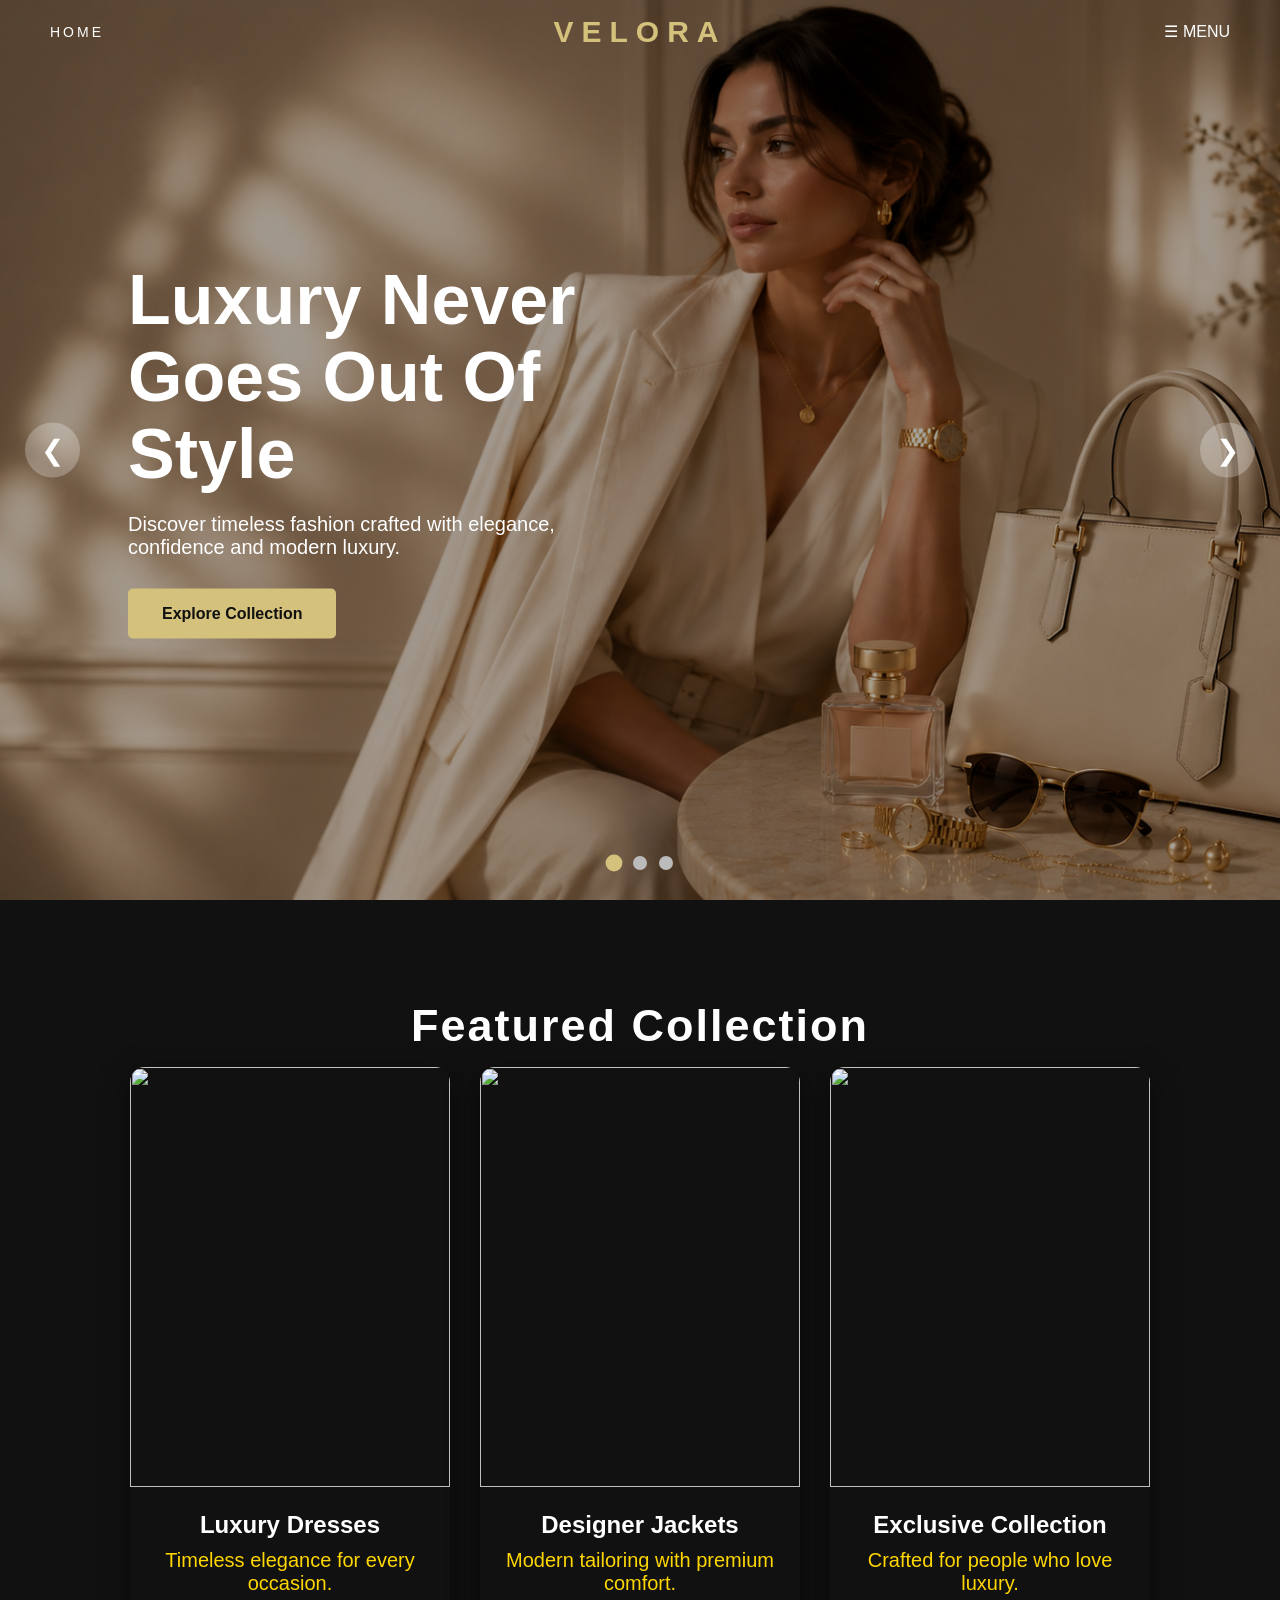
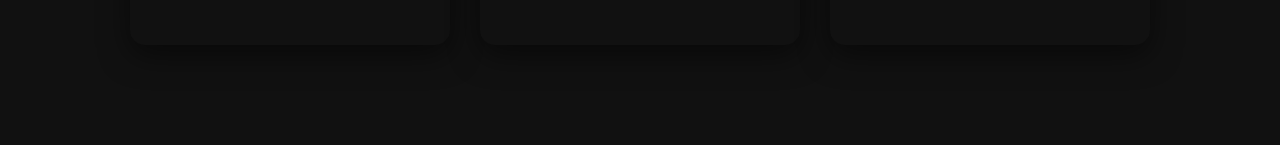
==== index.html @ 2e20badd "Refactor fullscreen menu structure for improved readability and organization" ====
<!DOCTYPE html>
<html lang="en">
<head>
    <meta charset="UTF-8">
    <meta name="viewport" content="width=device-width, initial-scale=1.0">
    <title>VELORA | Luxury Fashion</title>

    <link rel="stylesheet" href="style.css">
</head>

<body>


 <nav id="navbar">

    <a href="#" class="home-link">HOME</a>

    <div class="logo">
        VELORA
    </div>

    <button id="menuBtn" class="menu-btn">
        ☰ MENU
    </button>

</nav>
<!-- Luxury Full Screen Menu -->
<div id="fullscreenMenu" class="fullscreen-menu">

    <div class="menu-panel">

        <button id="closeMenu" class="close-btn">
            ✕
        </button>

        <div class="menu-content">

            <h1 class="menu-logo">VELORA</h1>
<ul>
    <li><a href="#">WOMEN</a></li>
    <li><a href="#">MEN</a></li>
    <li><a href="#">ACCESSORIES</a></li>

    <li class="menu-secondary first"><a href="#">ABOUT</a></li>
    <li class="menu-secondary"><a href="#">CONTACT</a></li>
</ul>

        </div>

    </div>

</div>

   <section class="hero">

    <div class="slider">

        <div class="slide active">
            <img src="images/women.jpg" alt="Women Fashion">
        </div>

        <div class="slide">
           <img src="images/men.png" alt="Men Fashion">
        </div>

        <div class="slide">
            <img src="images/accessories.jpg" alt="Accessories">
        </div>

        <!-- Overlay -->

        <div class="hero-overlay">

            <h1>Luxury Never Goes Out Of Style</h1>

            <p>
                Discover timeless fashion crafted with elegance,
                confidence and modern luxury.
            </p>

            <a href="#" class="btn">Explore Collection</a>

        </div>

        <!-- Arrows -->

        <button class="prev">&#10094;</button>
        <button class="next">&#10095;</button>

        <!-- Dots -->

        <div class="dots">

            <span class="dot active"></span>
            <span class="dot"></span>
            <span class="dot"></span>

        </div>

    </div>

</section>
<section class="collection fade-up">

    <h2>Featured Collection</h2>

    <div class="cards">

        <div class="card">
            <img src="https://images.unsplash.com/photo-1529139574466-a303027c1d8b?auto=format&fit=crop&w=700&q=80">
            <h3>Luxury Dresses</h3>
            <p>Timeless elegance for every occasion.</p>
        </div>

        <div class="card">
            <img src="https://images.unsplash.com/photo-1515886657613-9f3515b0c78f?auto=format&fit=crop&w=700&q=80">
            <h3>Designer Jackets</h3>
            <p>Modern tailoring with premium comfort.</p>
        </div>

        <div class="card">
            <img src="https://images.unsplash.com/photo-1496747611176-843222e1e57c?auto=format&fit=crop&w=700&q=80">
            <h3>Exclusive Collection</h3>
            <p>Crafted for people who love luxury.</p>
        </div>

    </div>

</section>
<script src="script.js"></script>

</body>
</html>
---- style.css ----
*{
    margin:0;
    padding:0;
    box-sizing:border-box;
    font-family:Arial, Helvetica, sans-serif;
}

body{
    background:black;
    color:white;
}

/* ================= NAVBAR ================= */

#navbar{

    position:fixed;

    top:0;
    left:0;

    width:100%;

    padding:22px 50px;

    display:flex;

    justify-content:space-between;

    align-items:center;

    z-index:1000;

    transition:.4s;

    background:transparent;

    box-sizing:border-box;

}

#navbar.scrolled{

    background:rgba(0,0,0,.35);

    backdrop-filter:blur(15px);

}

.logo{

    position:absolute;

    left:50%;

    transform:translateX(-50%);

    color:#d4c17c;

    font-size:30px;

    letter-spacing:8px;

    font-weight:600;

}

.home-link{

    text-decoration:none;

    color:white;

    letter-spacing:3px;

    font-size:14px;

    transition:.3s;

}

.home-link:hover{

    color:#d4c17c;

}

.menu-btn {
    background: transparent;
    border: none;
    color: white; /* or your navbar text color */
    cursor: pointer;
    font: inherit;
    padding: 0;
    outline: none;
}

.menu-btn:hover{

    color:#d4c17c;

}

.menu-secondary.first{
    margin-top: 45px;
}

.menu-secondary{
    margin-top: 12px;
}

.menu-secondary a{
    font-size: 20px;
    letter-spacing: 3px;
    color: #8d8d8d;
}

.collection{
    padding:100px 10%;
    background:#111;
    text-align:center;
}

.collection h2{
    font-size:42px;
    margin-bottom:60px;
    letter-spacing:2px;
}

.cards{
    display:flex;
    justify-content:center;
    gap:40px;
    flex-wrap:wrap;
}

.card{
    width:320px;
    background:#1b1b1b;
    border-radius:15px;
    overflow:hidden;
    transition:.4s;
}

.card:hover{
    transform:translateY(-12px);
}

.card img{
    width:100%;
    height:420px;
    object-fit:cover;
}

.card h3{
    margin:20px 0 10px;
}

.card p{
    color:#bbb;
    padding:0 20px 30px;
}
.collection{
    padding:100px 10%;
    text-align:center;
}

.collection h2{
    font-size:45px;
    margin-bottom:15px;
}

.subtitle{
    color:#bdbdbd;
    margin-bottom:60px;
}

.cards{
    display:flex;
    gap:30px;
    justify-content:center;
    flex-wrap:wrap;
}

.card{
    background:#111;
    width:320px;
    border-radius:15px;
    overflow:hidden;
    transition:0.4s;
    box-shadow:0 10px 30px rgba(0,0,0,.5);
}

.card:hover{
    transform:translateY(-12px);
}

.card img{
    width:100%;
    height:420px;
    object-fit:cover;
}

.card h3{
    margin:20px 0 10px;
    font-size:24px;
}

.card p{
    color:gold;
    margin-bottom:20px;
    font-size:20px;
}

.card button{
    margin-bottom:25px;
}
.fade-up{
    opacity:0;
    transform:translateY(60px);
    transition:all 1s ease;
}

.fade-up.show{
    opacity:1;
    transform:translateY(0);
}

/* ================= HERO SLIDER ================= */

.hero{
    position:relative;
    width:100%;
    height:100vh;
    overflow:hidden;
}

.slider{
    width:100%;
    height:100%;
    position:relative;
}

.slide{
    position:absolute;
    width:100%;
    height:100%;
    opacity:0;
    transition:opacity 1s ease-in-out;
}

.slide.active{
    opacity:1;
}

.slide img{
    width:100%;
    height:100%;
    object-fit:cover;
}

.hero-overlay{
    position:absolute;
    top:50%;
    left:10%;
    transform:translateY(-50%);
    color:white;
    z-index:5;
    max-width:500px;
}

.hero-overlay h1{
    font-size:70px;
    line-height:1.1;
    margin-bottom:20px;
}

.hero-overlay p{
    font-size:20px;
    margin-bottom:30px;
}

.btn{
    display:inline-block;
    background:#d4c17c;
    color:#111;
    padding:16px 34px;
    text-decoration:none;
    font-weight:bold;
    border-radius:5px;
    transition:.3s;
}

.btn:hover{
    background:white;
}

/* Dark overlay */

.slider::after{
    content:"";
    position:absolute;
    inset:0;
    background:rgba(0,0,0,.35);
}

/* Text above overlay */

.hero-overlay,
.prev,
.next,
.dots{
    z-index:10;
}

/* Arrows */

.prev,
.next{
    position:absolute;
    top:50%;
    transform:translateY(-50%);
    width:55px;
    height:55px;
    border:none;
    border-radius:50%;
    background:rgba(255,255,255,.25);
    color:white;
    font-size:28px;
    cursor:pointer;
    transition:.3s;
}

.prev:hover,
.next:hover{
    background:white;
    color:black;
}

.prev{
    left:25px;
}

.next{
    right:25px;
}

/* Dots */

.dots{
    position:absolute;
    bottom:30px;
    width:100%;
    display:flex;
    justify-content:center;
    gap:12px;
}

.dot{
    width:14px;
    height:14px;
    border-radius:50%;
    background:#bbb;
    cursor:pointer;
    transition:.3s;
}

.dot.active{
    background:#d4c17c;
    transform:scale(1.2);
}


/* ================= LUXURY MENU ================= */

.fullscreen-menu{

    position:fixed;

    inset:0;

    background:rgba(0,0,0,.45);

    backdrop-filter:blur(6px);

    opacity:0;

    visibility:hidden;

    transition:.5s;

    z-index:9999;

}

.fullscreen-menu.active{

    opacity:1;

    visibility:visible;

}

.menu-panel{

    position:absolute;

    top:0;

    right:-450px;

    width:420px;

    max-width:90%;

    height:100vh;

    background:#111;

    transition:.6s cubic-bezier(.22,1,.36,1);

    border-radius:30px 0 0 30px;

    display:flex;

    justify-content:center;

    align-items:center;

    box-shadow:-15px 0 50px rgba(0,0,0,.5);

}

.fullscreen-menu.active .menu-panel{

    right:0;

}

.menu-content{

    text-align:center;

}

.menu-logo{

    font-size:65px;

    color:#d4c17c;

    margin-bottom:60px;

    letter-spacing:10px;

}

.menu-content ul{

    list-style:none;

}

.menu-content li{

    margin:30px 0;

}

.menu-content a{

    color:white;

    text-decoration:none;

    font-size:32px;

    letter-spacing:4px;

    transition:.3s;

}

.menu-content a:hover{

    color:#d4c17c;

    padding-left:15px;

}

.close-btn{

    position:absolute;

    top:30px;

    right:30px;

    border:none;

    background:none;

    color:white;

    font-size:34px;

    cursor:pointer;

}
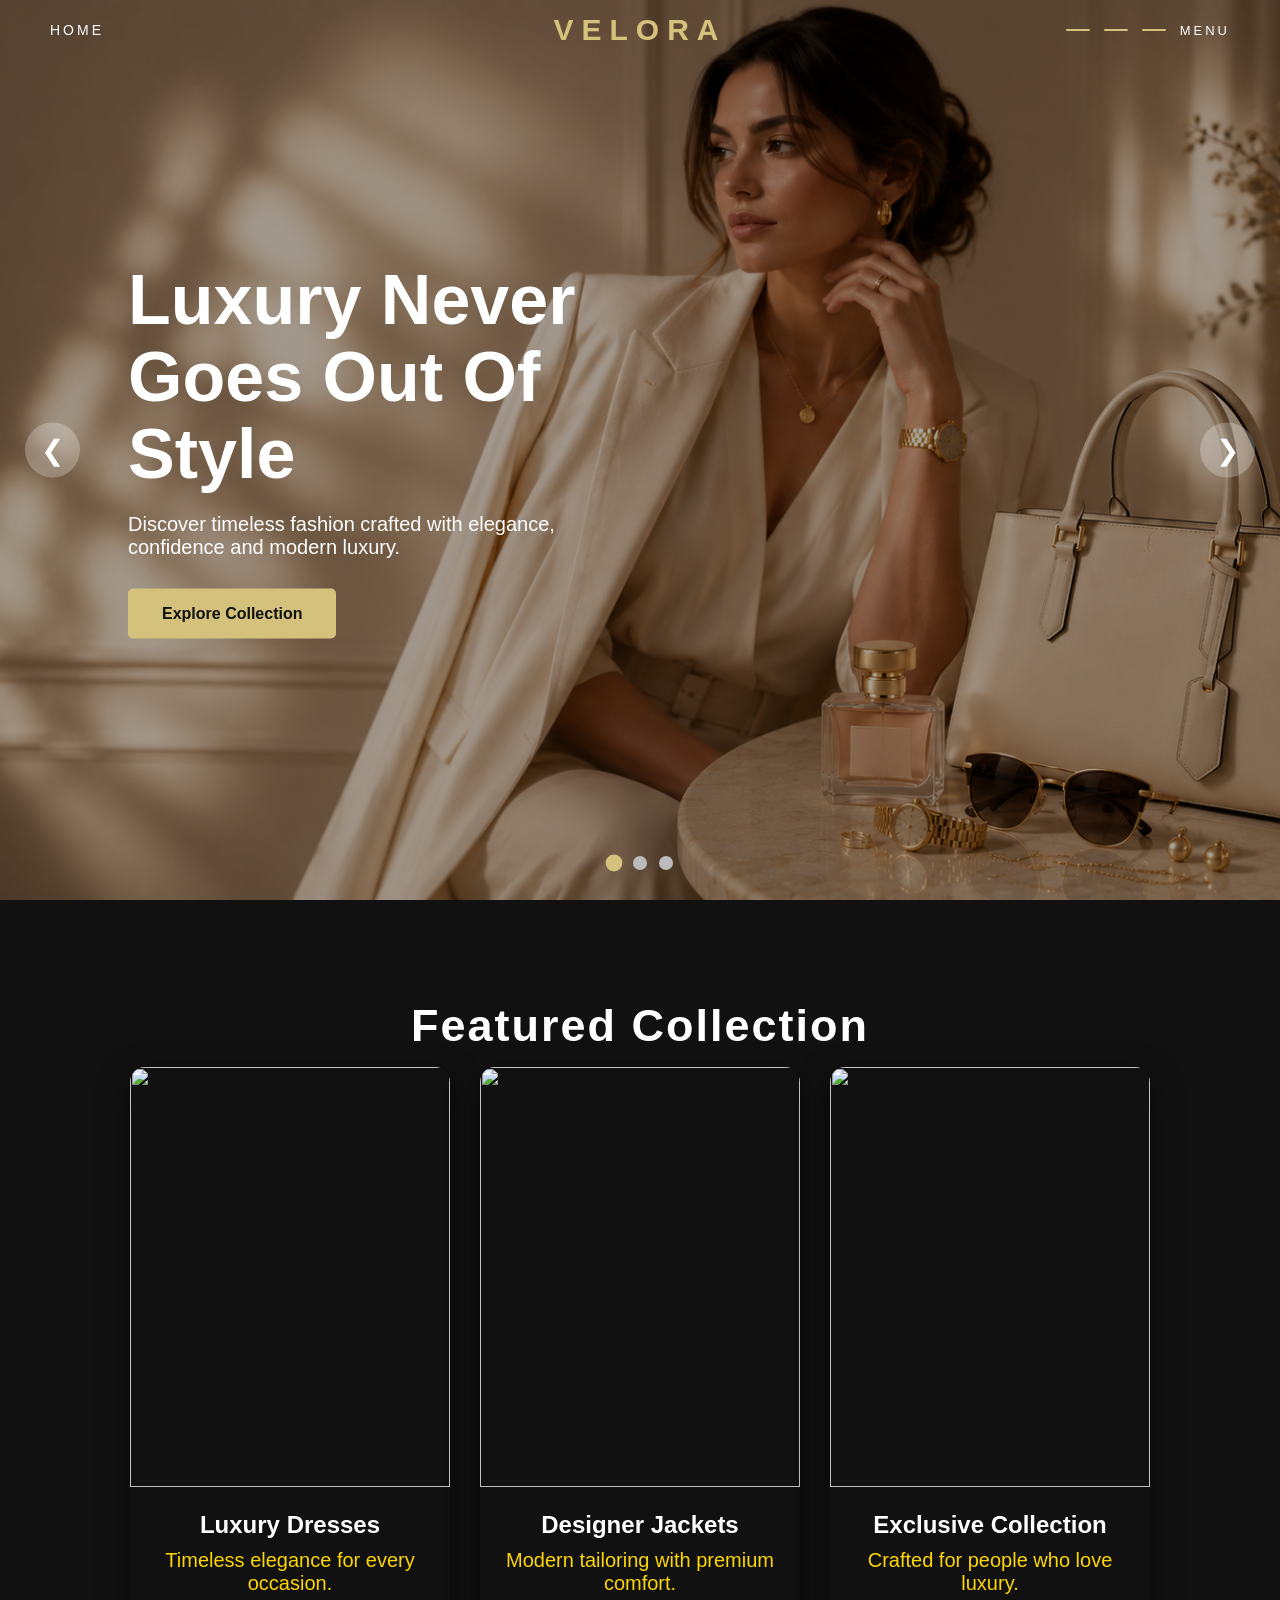
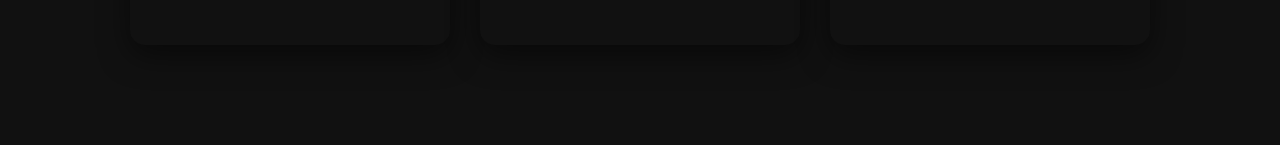
==== commit 29df8b80: "Refactor fullscreen menu button and styles for improved accessibility and layout" ====
--- a/index.html
+++ b/index.html
@@ -19,9 +19,15 @@
         VELORA
     </div>
 
-    <button id="menuBtn" class="menu-btn">
-        ☰ MENU
-    </button>
+    <button id="menuBtn" class="menu-btn" aria-label="Open menu">
+
+    <span></span>
+    <span></span>
+    <span></span>
+
+    <span class="menu-text">MENU</span>
+
+</button>
 
 </nav>
 <!-- Luxury Full Screen Menu -->
@@ -36,13 +42,26 @@
         <div class="menu-content">
 
             <h1 class="menu-logo">VELORA</h1>
-<ul>
+<ul class="menu-main">
+
     <li><a href="#">WOMEN</a></li>
+
     <li><a href="#">MEN</a></li>
+
     <li><a href="#">ACCESSORIES</a></li>
 
-    <li class="menu-secondary first"><a href="#">ABOUT</a></li>
-    <li class="menu-secondary"><a href="#">CONTACT</a></li>
+</ul>
+
+<div class="menu-divider">
+    ✦
+</div>
+
+<ul class="menu-info">
+
+    <li><a href="#">ABOUT</a></li>
+
+    <li><a href="#">CONTACT</a></li>
+
 </ul>
 
         </div>
--- a/style.css
+++ b/style.css
@@ -85,34 +85,82 @@
 
 }
 
-.menu-btn {
-    background: transparent;
-    border: none;
-    color: white; /* or your navbar text color */
-    cursor: pointer;
-    font: inherit;
-    padding: 0;
-    outline: none;
-}
-
-.menu-btn:hover{
-
-    color:#d4c17c;
-
-}
-
-.menu-secondary.first{
-    margin-top: 45px;
-}
-
-.menu-secondary{
-    margin-top: 12px;
-}
-
-.menu-secondary a{
-    font-size: 20px;
-    letter-spacing: 3px;
-    color: #8d8d8d;
+/* ===== MENU BUTTON ===== */
+
+.menu-btn{
+
+    display:flex;
+
+    align-items:center;
+
+    gap:14px;
+
+    background:none;
+
+    border:none;
+
+    cursor:pointer;
+
+    color:white;
+
+    letter-spacing:3px;
+
+    font-size:13px;
+
+    text-transform:uppercase;
+
+}
+
+.menu-btn span{
+
+    display:block;
+
+}
+
+.menu-btn span:not(.menu-text){
+
+    width:24px;
+
+    height:2px;
+
+    background:#d4c17c;
+
+    transition:.45s cubic-bezier(.22,1,.36,1);
+
+    border-radius:10px;
+
+}
+
+.menu-text{
+
+    color:white;
+
+    transition:.3s;
+
+}
+
+.menu-btn:hover .menu-text{
+
+    color:#d4c17c;
+
+}
+
+.menu-btn.active span:nth-child(1){
+
+    transform:translateY(8px) rotate(45deg);
+
+}
+
+.menu-btn.active span:nth-child(2){
+
+    opacity:0;
+
+}
+
+.menu-btn.active span:nth-child(3){
+
+    transform:translateY(-8px) rotate(-45deg);
+
 }
 
 .collection{
@@ -468,43 +516,78 @@
 }
 
 .menu-content a{
-
-    color:white;
-
+    position:relative;
+    color:white;
     text-decoration:none;
-
     font-size:32px;
-
-    letter-spacing:4px;
-
+    letter-spacing:5px;
+    transition:.35s;
+}
+
+.menu-secondary a{
+    font-size:20px;
+    color:#8f8f8f;
+    letter-spacing:3px;
+}
+
+.menu-secondary.first{
+    margin-top:45px;
+}
+
+.menu-content a:hover{
+
+    color:#d4c17c;
+
+    padding-left:15px;
+
+}
+
+.close-btn{
+
+    position:absolute;
+
+    top:30px;
+
+    right:30px;
+
+    border:none;
+
+    background:none;
+
+    color:white;
+
+    font-size:34px;
+
+    cursor:pointer;
+
+}
+
+.menu-divider{
+    margin:40px 0 35px;
+    text-align:center;
+    font-size:14px;
+    color:#d4c17c;
+    letter-spacing:8px;
+}
+
+.menu-info{
+    list-style:none;
+    padding:0;
+    margin:0;
+}
+
+.menu-info li{
+    margin:14px 0;
+}
+
+.menu-info a{
+    color:#8f8f8f;
+    font-size:18px;
+    letter-spacing:3px;
+    text-decoration:none;
     transition:.3s;
-
-}
-
-.menu-content a:hover{
-
-    color:#d4c17c;
-
-    padding-left:15px;
-
-}
-
-.close-btn{
-
-    position:absolute;
-
-    top:30px;
-
-    right:30px;
-
-    border:none;
-
-    background:none;
-
-    color:white;
-
-    font-size:34px;
-
-    cursor:pointer;
-
-}
+}
+
+.menu-info a:hover{
+    color:#d4c17c;
+}
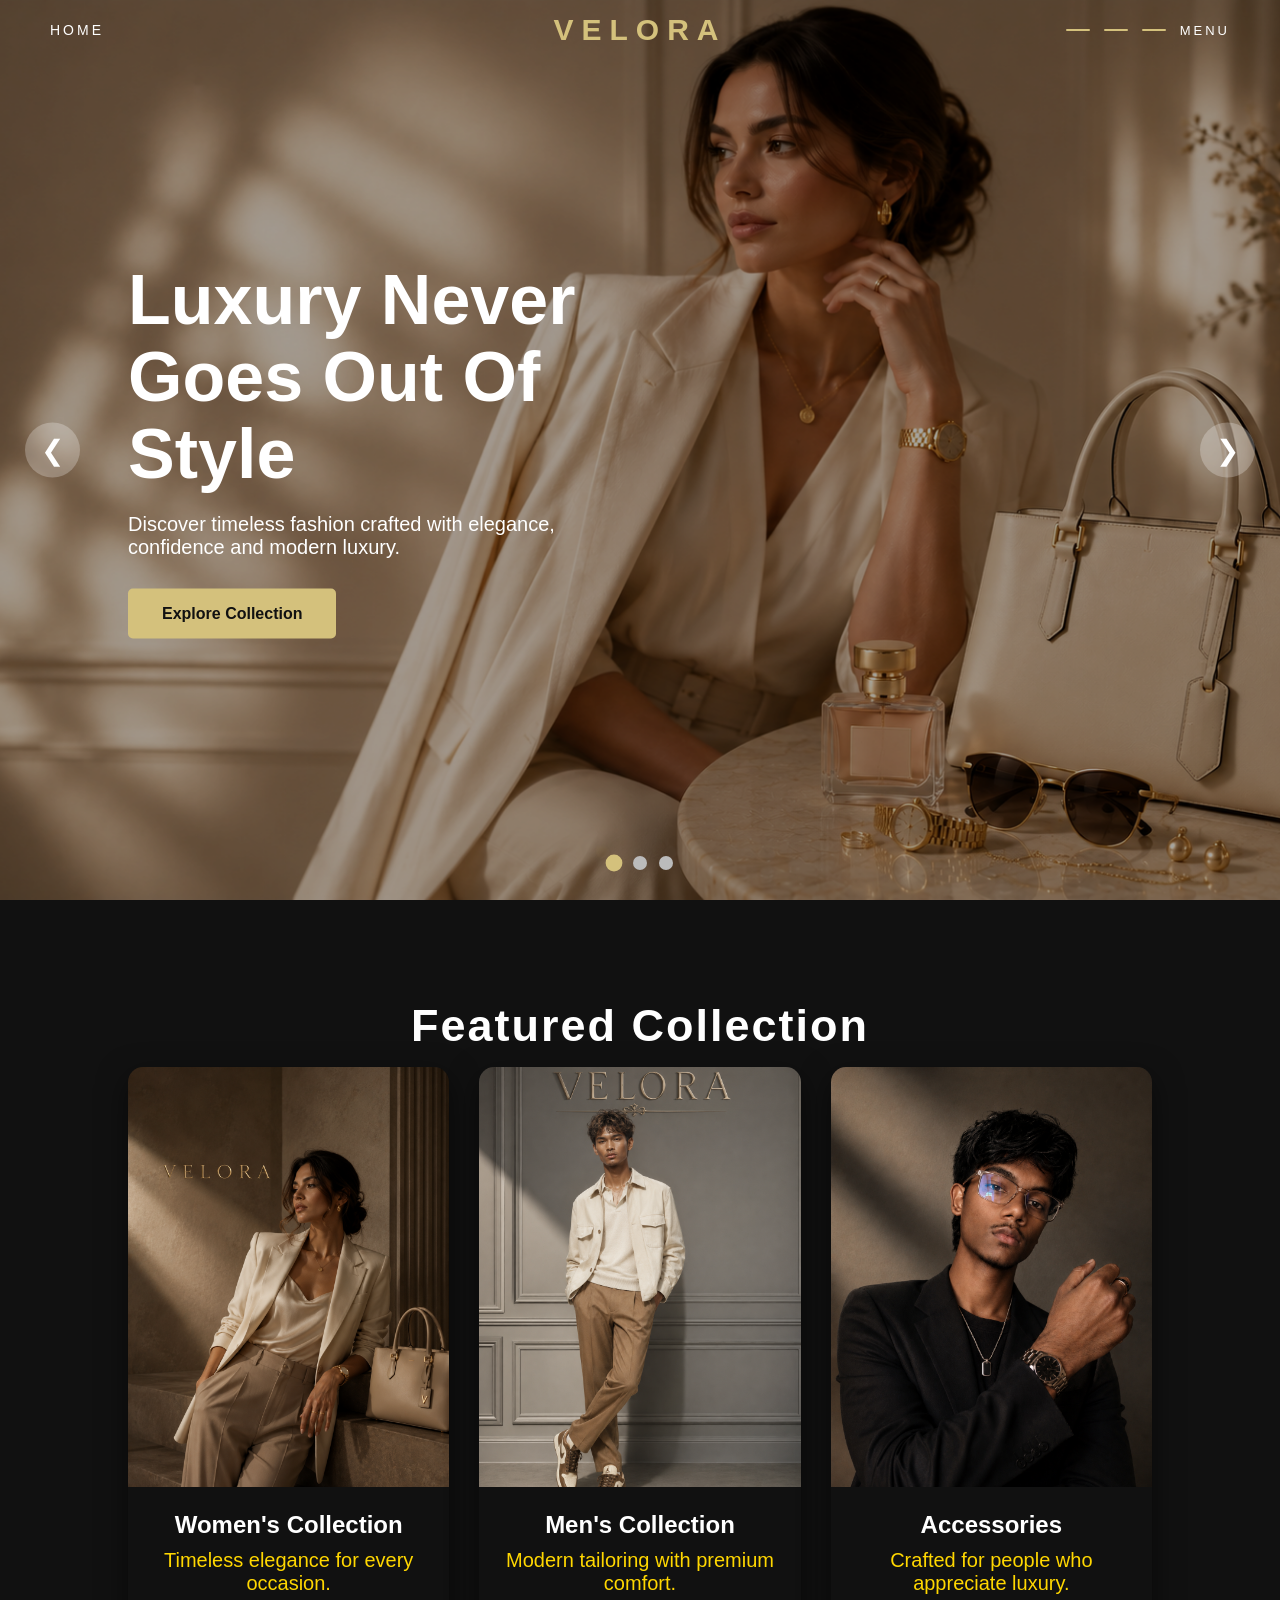
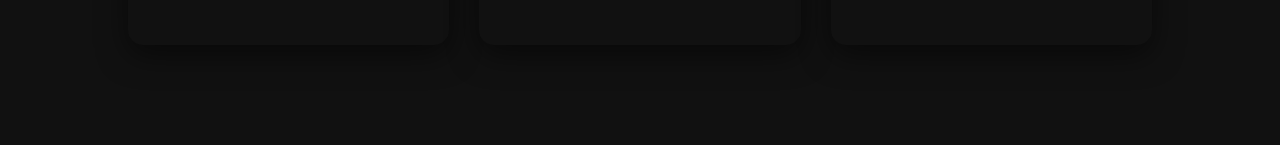
==== commit 32d00b49: "Update image alt texts for improved accessibility and add new images for collections" ====
--- a/index.html
+++ b/index.html
@@ -42,27 +42,19 @@
         <div class="menu-content">
 
             <h1 class="menu-logo">VELORA</h1>
-<ul class="menu-main">
+            <ul class="menu-main">
+                <li><a href="#">WOMEN</a></li>
+                <li><a href="#">MEN</a></li>
+                <li><a href="#">ACCESSORIES</a></li>
 
-    <li><a href="#">WOMEN</a></li>
+            </ul>
 
-    <li><a href="#">MEN</a></li>
+            <div class="menu-divider">✦</div>
 
-    <li><a href="#">ACCESSORIES</a></li>
-
-</ul>
-
-<div class="menu-divider">
-    ✦
-</div>
-
-<ul class="menu-info">
-
-    <li><a href="#">ABOUT</a></li>
-
-    <li><a href="#">CONTACT</a></li>
-
-</ul>
+            <ul class="menu-info">
+                <li><a href="#">ABOUT</a></li>
+                <li><a href="#">CONTACT</a></li>
+            </ul>
 
         </div>
 
@@ -75,15 +67,15 @@
     <div class="slider">
 
         <div class="slide active">
-            <img src="images/women.jpg" alt="Women Fashion">
+            <img src="images/women.jpg" alt="Female model wearing a flowing elegant black dress standing on a minimalist studio set; confident, poised expression; soft studio lighting and neutral background; text on overlay reads Luxury Never Goes Out Of Style">
+        </div>
+
+          <div class="slide">
+              <img src="images/men.png" alt="Male model in tailored suit walking with relaxed confidence on a simple studio backdrop; modern, refined mood; neutral lighting">
         </div>
 
         <div class="slide">
-           <img src="images/men.png" alt="Men Fashion">
-        </div>
-
-        <div class="slide">
-            <img src="images/accessories.jpg" alt="Accessories">
+            <img src="images/accessories.jpg" alt="Close up of luxury accessories including a leather handbag and metal bracelet arranged on a clean surface; polished, sophisticated tone">
         </div>
 
         <!-- Overlay -->
@@ -125,22 +117,22 @@
 
     <div class="cards">
 
-        <div class="card">
-            <img src="https://images.unsplash.com/photo-1529139574466-a303027c1d8b?auto=format&fit=crop&w=700&q=80">
-            <h3>Luxury Dresses</h3>
+       <div class="card">
+            <img src="cards/girl.png" alt="Woman modeling a tailored dress smiling softly in a studio setting; highlights feminine, timeless elegance">
+            <h3>Women's Collection</h3>
             <p>Timeless elegance for every occasion.</p>
         </div>
 
         <div class="card">
-            <img src="https://images.unsplash.com/photo-1515886657613-9f3515b0c78f?auto=format&fit=crop&w=700&q=80">
-            <h3>Designer Jackets</h3>
+            <img src="cards/man.png" alt="Man in a modern tailored jacket looking confident against a plain background; refined masculine style">
+            <h3>Men's Collection</h3>
             <p>Modern tailoring with premium comfort.</p>
         </div>
 
         <div class="card">
-            <img src="https://images.unsplash.com/photo-1496747611176-843222e1e57c?auto=format&fit=crop&w=700&q=80">
-            <h3>Exclusive Collection</h3>
-            <p>Crafted for people who love luxury.</p>
+            <img src="cards/accesso.png" alt="Assortment of luxury accessories including a watch and sunglasses displayed on a neutral surface; polished and sophisticated atmosphere">
+            <h3>Accessories</h3>
+            <p>Crafted for people who appreciate luxury.</p>
         </div>
 
     </div>
--- a/style.css
+++ b/style.css
@@ -176,18 +176,20 @@
 }
 
 .cards{
-    display:flex;
-    justify-content:center;
-    gap:40px;
-    flex-wrap:wrap;
+    display:grid;
+    grid-template-columns:repeat(3, minmax(280px, 1fr));
+    gap:30px;
+    max-width:1100px;
+    margin:0 auto;
 }
 
 .card{
-    width:320px;
-    background:#1b1b1b;
+    width:100%;
+    background:#111;
     border-radius:15px;
     overflow:hidden;
     transition:.4s;
+    box-shadow:0 10px 30px rgba(0,0,0,.5);
 }
 
 .card:hover{
@@ -221,22 +223,6 @@
 .subtitle{
     color:#bdbdbd;
     margin-bottom:60px;
-}
-
-.cards{
-    display:flex;
-    gap:30px;
-    justify-content:center;
-    flex-wrap:wrap;
-}
-
-.card{
-    background:#111;
-    width:320px;
-    border-radius:15px;
-    overflow:hidden;
-    transition:0.4s;
-    box-shadow:0 10px 30px rgba(0,0,0,.5);
 }
 
 .card:hover{
@@ -503,15 +489,32 @@
 
 }
 
-.menu-content ul{
+.menu-main,
+.menu-info{
 
     list-style:none;
 
-}
-
-.menu-content li{
-
-    margin:30px 0;
+    padding:0;
+
+    margin:0;
+
+}
+
+.menu-main li{
+
+    margin:28px 0;
+
+}
+
+.menu-info{
+
+    margin-top:35px;
+
+}
+
+.menu-info li{
+
+    margin:12px 0;
 
 }
 
@@ -522,16 +525,6 @@
     font-size:32px;
     letter-spacing:5px;
     transition:.35s;
-}
-
-.menu-secondary a{
-    font-size:20px;
-    color:#8f8f8f;
-    letter-spacing:3px;
-}
-
-.menu-secondary.first{
-    margin-top:45px;
 }
 
 .menu-content a:hover{
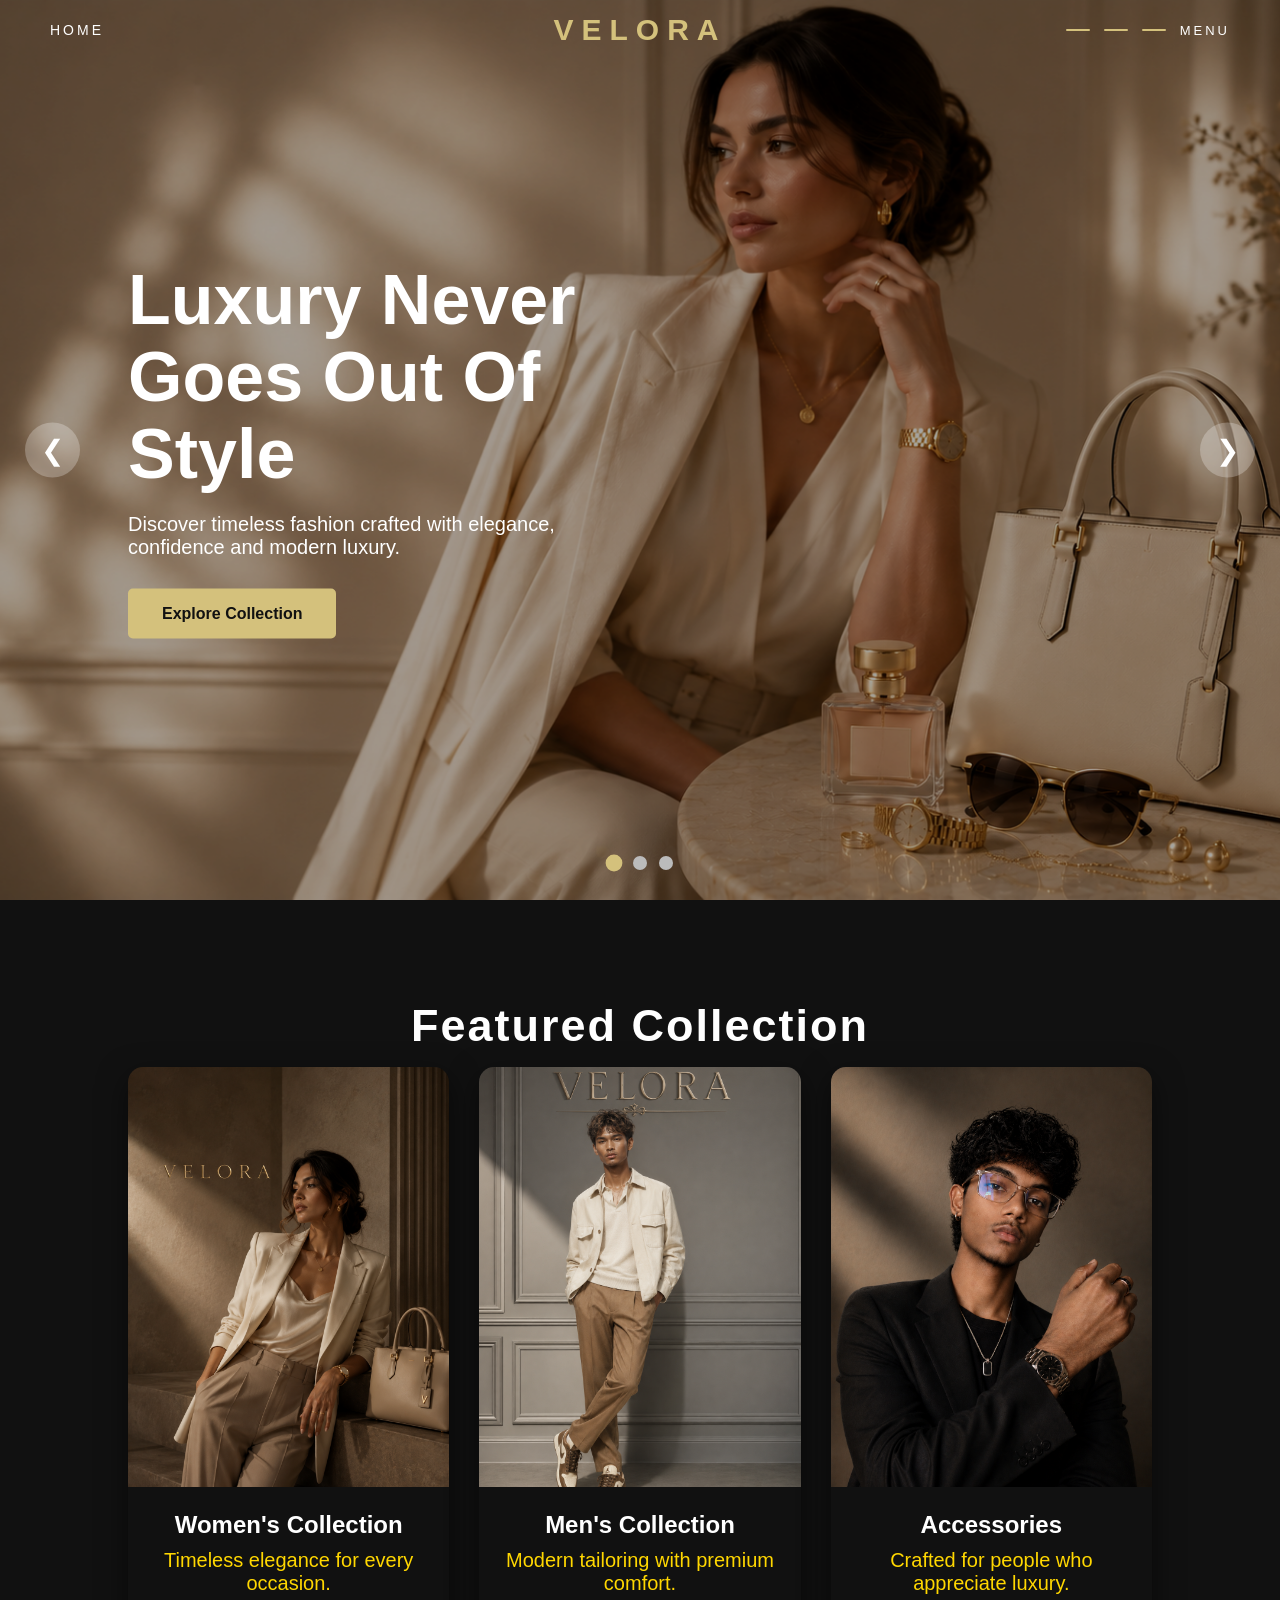
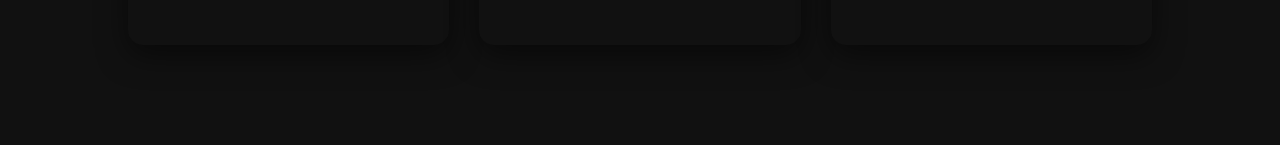
==== commit f082eafd: "Add product pages for Men, Women, and Accessories with responsive design" ====
--- a/index.html
+++ b/index.html
@@ -43,10 +43,9 @@
 
             <h1 class="menu-logo">VELORA</h1>
             <ul class="menu-main">
-                <li><a href="#">WOMEN</a></li>
-                <li><a href="#">MEN</a></li>
-                <li><a href="#">ACCESSORIES</a></li>
-
+                <li><a href="women.html">WOMEN</a></li>
+                <li><a href="men.html">MEN</a></li>
+                <li><a href="accessories.html">ACCESSORIES</a></li>
             </ul>
 
             <div class="menu-divider">✦</div>
@@ -115,27 +114,27 @@
 
     <h2>Featured Collection</h2>
 
-    <div class="cards">
+<div class="cards">
 
-       <div class="card">
-            <img src="cards/girl.png" alt="Woman modeling a tailored dress smiling softly in a studio setting; highlights feminine, timeless elegance">
-            <h3>Women's Collection</h3>
-            <p>Timeless elegance for every occasion.</p>
-        </div>
+    <div class="card">
+        <img src="cards/girl.png" alt="Luxury women's fashion">
+        <h3>Women's Collection</h3>
+        <p>Timeless elegance for every occasion.</p>
+    </div>
 
-        <div class="card">
-            <img src="cards/man.png" alt="Man in a modern tailored jacket looking confident against a plain background; refined masculine style">
-            <h3>Men's Collection</h3>
-            <p>Modern tailoring with premium comfort.</p>
-        </div>
+    <div class="card">
+        <img src="cards/man.png" alt="Luxury men's fashion">
+        <h3>Men's Collection</h3>
+        <p>Modern tailoring with premium comfort.</p>
+    </div>
 
-        <div class="card">
-            <img src="cards/accesso.png" alt="Assortment of luxury accessories including a watch and sunglasses displayed on a neutral surface; polished and sophisticated atmosphere">
-            <h3>Accessories</h3>
-            <p>Crafted for people who appreciate luxury.</p>
-        </div>
+    <div class="card">
+        <img src="cards/accesso.png" alt="Luxury accessories">
+        <h3>Accessories</h3>
+        <p>Crafted for people who appreciate luxury.</p>
+    </div>
 
-    </div>
+</div>
 
 </section>
 <script src="script.js"></script>
--- a/style.css
+++ b/style.css
@@ -583,4 +583,153 @@
 
 .menu-info a:hover{
     color:#d4c17c;
+}
+
+/* COLLECTION PAGES */
+
+
+.collection-banner{
+
+height:70vh;
+
+display:flex;
+
+align-items:center;
+
+justify-content:center;
+
+text-align:center;
+
+color:white;
+
+background-size:cover;
+
+background-position:center;
+
+}
+
+
+
+.collection-banner h1{
+
+font-size:70px;
+
+letter-spacing:15px;
+
+}
+
+
+
+.collection-banner p{
+
+font-size:22px;
+
+margin-top:20px;
+
+}
+
+
+
+
+.men-banner{
+
+background-image:
+linear-gradient(
+rgba(0,0,0,.45),
+rgba(0,0,0,.45)
+),
+url("images/men-banner.jpg");
+
+}
+
+
+
+.women-banner{
+
+background-image:
+linear-gradient(
+rgba(0,0,0,.45),
+rgba(0,0,0,.45)
+),
+url("images/women-banner.jpg");
+
+}
+
+
+
+.accessories-banner{
+
+background-image:
+linear-gradient(
+rgba(0,0,0,.45),
+rgba(0,0,0,.45)
+),
+url("images/accessories-banner.jpg");
+
+}
+
+
+
+
+.products{
+
+background:#7285A5;
+
+padding:60px;
+
+display:grid;
+
+grid-template-columns:repeat(4,1fr);
+
+gap:30px;
+
+}
+
+
+
+
+.product-card{
+
+background:white;
+
+border-radius:15px;
+
+overflow:hidden;
+
+text-align:center;
+
+transition:.3s;
+
+}
+
+
+
+.product-card:hover{
+
+transform:translateY(-10px);
+
+}
+
+
+
+.product-card img{
+
+width:100%;
+
+height:350px;
+
+object-fit:cover;
+
+}
+
+
+
+.product-card h3{
+
+padding:20px;
+
+color:#222;
+
+font-size:18px;
+
 }
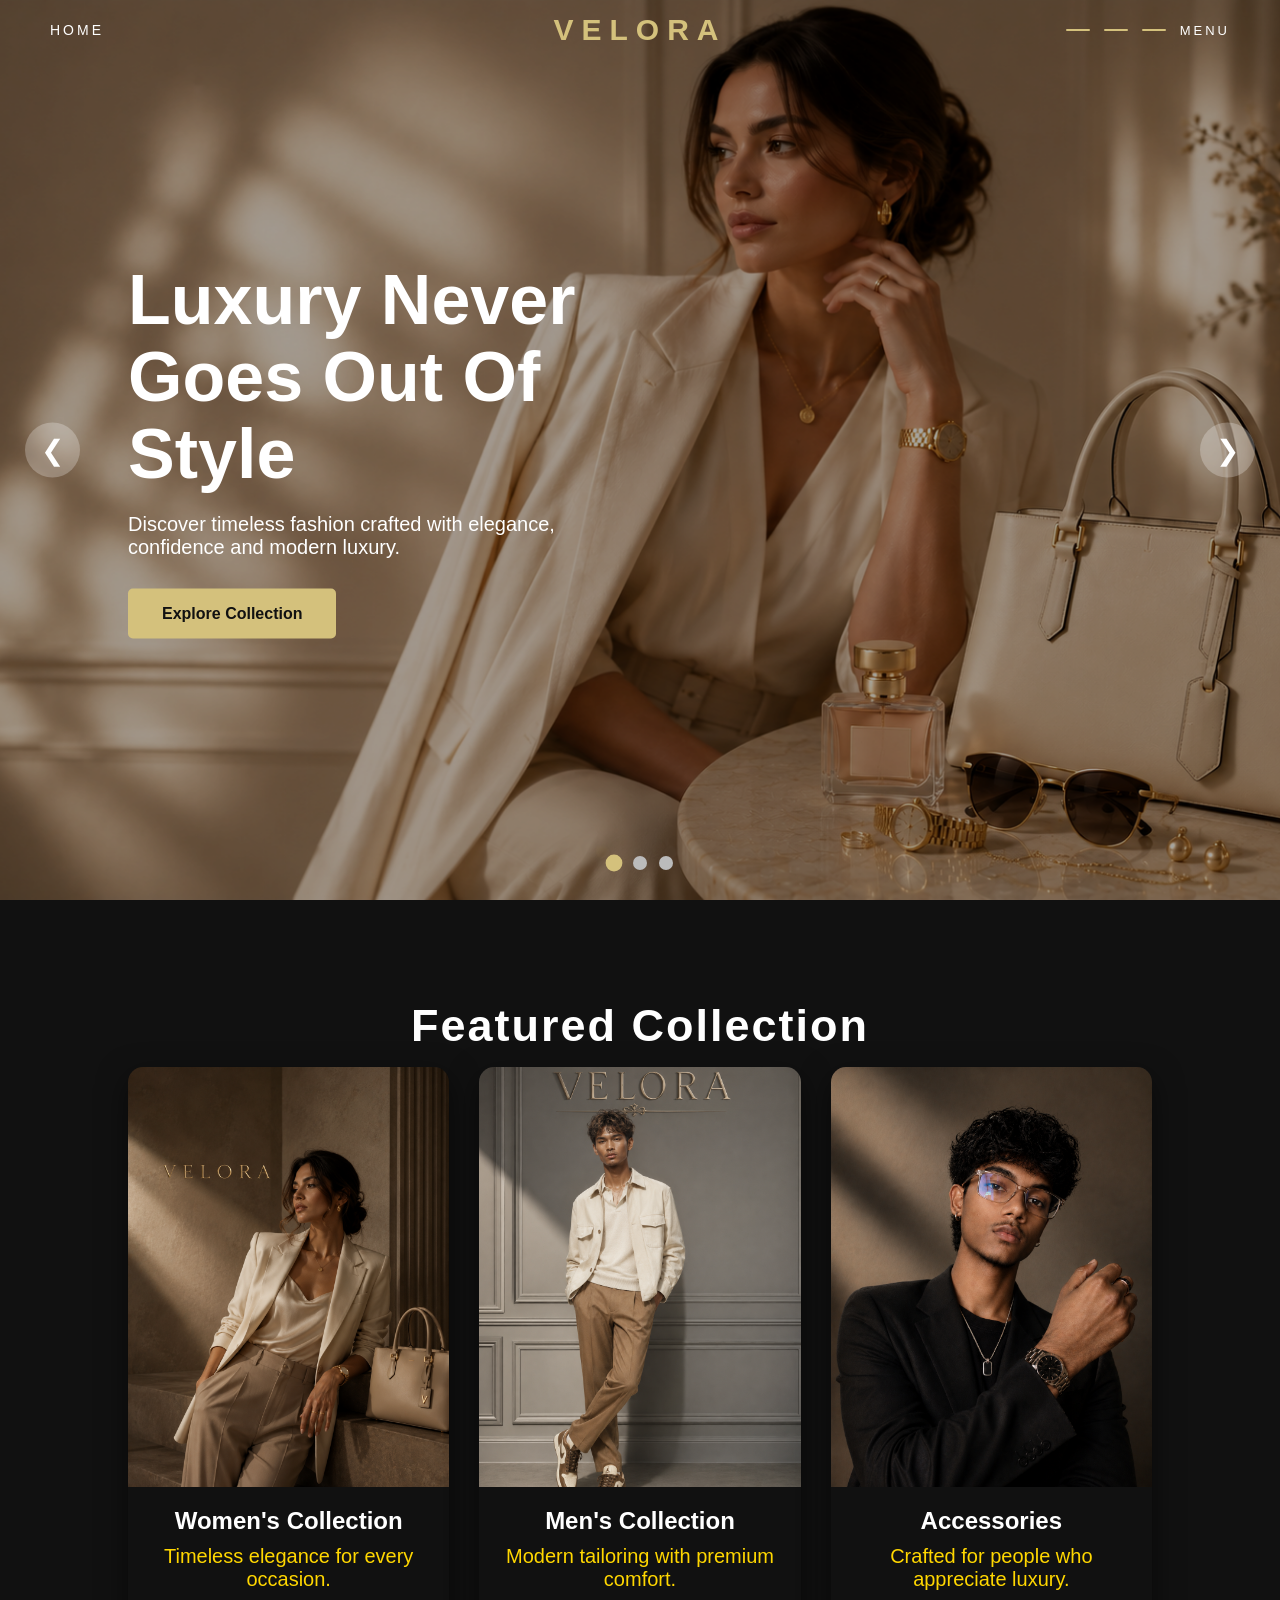
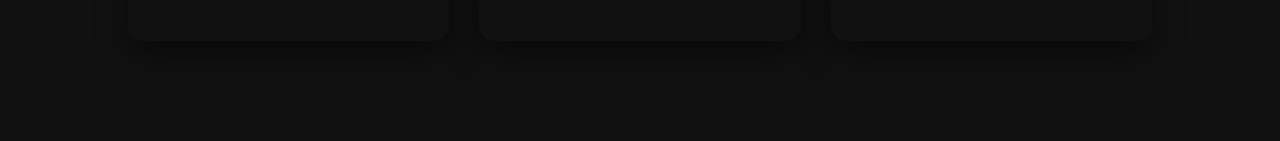
==== commit 8d4b9d4b: "Remove titles from accessories, men, and women pages; add explore page with collection links and sty" ====
--- a/index.html
+++ b/index.html
@@ -88,7 +88,7 @@
                 confidence and modern luxury.
             </p>
 
-            <a href="#" class="btn">Explore Collection</a>
+            <a href="explore.html" class="btn">Explore Collection</a>
 
         </div>
 
--- a/style.css
+++ b/style.css
@@ -2,7 +2,34 @@
     margin:0;
     padding:0;
     box-sizing:border-box;
-    font-family:Arial, Helvetica, sans-serif;
+}
+
+html, body {
+  min-height: 100%;
+  overflow-x: hidden;
+  overflow-y: auto;
+}
+
+img{
+    max-width:100%;
+    display:block;
+}
+
+*,
+*::before,
+*::after {
+    box-sizing: border-box;
+}
+
+html, body {
+    margin: 0;
+    padding: 0;
+    min-height: 100%;
+    overflow-x: hidden;
+}
+
+body {
+    font-family: Arial, Helvetica, sans-serif;
 }
 
 body{
@@ -265,13 +292,13 @@
 .hero{
     position:relative;
     width:100%;
-    height:100vh;
-    overflow:hidden;
+    min-height:100vh;   /* changed from height */
+    overflow:visible;   /* changed from hidden */
 }
 
 .slider{
     width:100%;
-    height:100%;
+    min-height:100vh;
     position:relative;
 }
 
@@ -618,8 +645,6 @@
 
 }
 
-
-
 .collection-banner p{
 
 font-size:22px;
@@ -627,9 +652,6 @@
 margin-top:20px;
 
 }
-
-
-
 
 .men-banner{
 
@@ -642,8 +664,6 @@
 
 }
 
-
-
 .women-banner{
 
 background-image:
@@ -655,21 +675,17 @@
 
 }
 
-
-
 .accessories-banner{
-
-background-image:
-linear-gradient(
-rgba(0,0,0,.45),
-rgba(0,0,0,.45)
-),
-url("images/accessories-banner.jpg");
-
-}
-
-
-
+    background-image:
+    linear-gradient(
+        rgba(0,0,0,.45),
+        rgba(0,0,0,.45)
+    ),
+    url("images/accessories.jpg");
+
+    background-size:cover;
+    background-position:center;
+}
 
 .products{
 
@@ -685,33 +701,21 @@
 
 }
 
-
-
-
 .product-card{
-
 background:white;
-
 border-radius:15px;
-
 overflow:hidden;
-
 text-align:center;
-
 transition:.3s;
 
 }
 
-
-
 .product-card:hover{
 
 transform:translateY(-10px);
 
 }
 
-
-
 .product-card img{
 
 width:100%;
@@ -722,8 +726,6 @@
 
 }
 
-
-
 .product-card h3{
 
 padding:20px;
@@ -732,4 +734,400 @@
 
 font-size:18px;
 
+}
+
+/* =========================
+
+/* ===== Collection product grid ===== */
+
+.products{
+    background:#7285A5;
+    padding:40px 60px;
+
+    display:flex;
+    justify-content:center;
+    gap:24px;
+    flex-wrap:nowrap;
+}
+
+.product-card{
+    background:#fff;
+    width:250px;
+    border-radius:14px;
+    overflow:hidden;
+    text-align:center;
+    box-shadow:0 4px 14px rgba(0,0,0,0.12);
+    transition:transform 0.3s ease;
+    flex:0 0 250px;
+}
+
+.product-card:hover{
+    transform:translateY(-6px);
+}
+
+.product-card img{
+    width:100%;
+    height:300px;
+    object-fit:cover;
+    display:block;
+}
+
+.product-card h3{
+    color:#222;
+    font-size:18px;
+    font-weight:600;
+    padding:16px 10px 20px;
+    margin:0;
+}
+
+@media (max-width:1024px){
+    .products{
+        flex-wrap:wrap;
+    }
+}
+
+@media (max-width:640px){
+    .products{
+        padding:24px;
+        gap:18px;
+    }
+
+    .product-card{
+        width:100%;
+        max-width:320px;
+        flex:0 0 auto;
+    }
+
+    .product-card img{
+        height:260px;
+    }
+}
+
+/* ===== Collection product grid ===== */
+
+.products{
+    background:#7285A5; /* Wedgewood Gray */
+    padding:40px 60px;
+
+    display:flex;
+    justify-content:center;
+    gap:24px;
+    flex-wrap:nowrap; /* keep 4 cards in one row */
+}
+
+.product-card{
+    background:#fff;
+    width:250px;
+    border-radius:14px;
+    overflow:hidden;
+    text-align:center;
+    box-shadow:0 4px 14px rgba(0,0,0,0.12);
+    transition:transform 0.3s ease;
+    flex:0 0 250px;
+}
+
+.product-card:hover{
+    transform:translateY(-6px);
+}
+
+.product-card img{
+    width:100%;
+    height:300px;
+    object-fit:cover;
+    display:block;
+}
+
+.product-card h3{
+    color:#222;
+    font-size:18px;
+    font-weight:600;
+    padding:16px 10px 20px;
+    margin:0;
+}
+
+/* Tablet */
+@media (max-width:1024px){
+    .products{
+        flex-wrap:wrap;
+    }
+}
+
+/* Mobile */
+@media (max-width:640px){
+    .products{
+        padding:24px;
+        gap:18px;
+    }
+
+    .product-card{
+        width:100%;
+        max-width:320px;
+        flex:0 0 auto;
+    }
+
+    .product-card img{
+        height:260px;
+    }
+}
+
+/* =========================
+   GLOBAL MOBILE FIX
+========================= */
+
+@media (max-width: 768px){
+
+    /* Navbar */
+    #navbar{
+        padding:14px 18px;
+    }
+
+    .logo{
+        font-size:28px;
+        letter-spacing:4px;
+    }
+
+    .home-link{
+        font-size:14px;
+    }
+
+    .menu-text{
+        display:none; /* keep only hamburger icon on mobile */
+    }
+
+    /* Hero section */
+    .hero{
+    min-height:100vh;   /* use min-height instead of fixed height */
+    width:100%;
+    position:relative;
+    overflow:visible;   /* allow normal page scrolling */
+}
+
+    .hero-overlay{
+        padding:0 20px;
+        text-align:center;
+    }
+
+    .hero-overlay h1{
+        font-size:34px;
+        line-height:1.15;
+    }
+
+    .hero-overlay p{
+        font-size:16px;
+        line-height:1.6;
+        margin-top:14px;
+    }
+
+    .btn{
+        display:inline-block;
+        padding:12px 24px;
+        font-size:14px;
+        margin-top:20px;
+    }
+
+    /* Featured collection on home page */
+    .cards{
+        display:grid;
+        grid-template-columns:1fr;
+        gap:22px;
+        padding:0 18px;
+    }
+
+    .card{
+        width:100%;
+        max-width:340px;
+        margin:0 auto;
+    }
+
+    /* Collection banners */
+    .collection-banner{
+        height:52vh;
+        padding:0 18px;
+    }
+
+    .collection-banner h1{
+        font-size:38px;
+        letter-spacing:5px;
+    }
+
+    .collection-banner p{
+        font-size:16px;
+    }
+
+    /* Product pages */
+    .product-card img{
+    height:auto !important;
+    aspect-ratio:4 / 5;   /* keeps a nice fashion-card shape */
+    object-fit:cover;
+}
+
+    .product-card{
+        width:100% !important;
+        max-width:340px;
+        margin:0 auto;
+    }
+
+    .product-card img{
+        height:auto !important;
+        aspect-ratio:4 / 5;
+        object-fit:cover;
+    }
+}
+
+html{
+    scroll-behavior:smooth;
+}
+
+body{
+    overflow-x:hidden;
+    overflow-y:auto;
+    -webkit-overflow-scrolling:touch; /* smoother Android scrolling */
+}
+
+html, body{
+    overflow-x:hidden;
+    overflow-y:auto;
+    -webkit-overflow-scrolling:touch;
+}
+
+@media (max-width: 768px){
+
+    #navbar{
+        display:flex;
+        align-items:center;
+        justify-content:space-between;
+        gap:10px;
+    }
+
+    .home-link{
+        font-size:12px;
+        flex-shrink:0;
+    }
+
+    .logo{
+        font-size:22px;
+        letter-spacing:2px;
+        flex:1;
+        text-align:center;
+    }
+
+    .menu-btn{
+        flex-shrink:0;
+    }
+}
+
+.home-page {
+  min-height: 100dvh; /* dynamic viewport height */
+}
+
+.home-page {
+  min-height: 100vh;
+  min-height: 100dvh;
+}
+
+/* =========================
+   EXPLORE PAGE
+========================= */
+
+.explore-page{
+    min-height:100vh;
+    background:#7285A5; /* Wedgewood Gray */
+    padding:120px 20px 60px;
+}
+
+.explore-header{
+    text-align:center;
+    color:white;
+    margin-bottom:50px;
+}
+
+.explore-header h1{
+    font-size:48px;
+    letter-spacing:4px;
+    margin-bottom:12px;
+}
+
+.explore-header p{
+    font-size:18px;
+    opacity:0.9;
+}
+
+.explore-cards{
+    max-width:1200px;
+    margin:0 auto;
+
+    display:grid;
+    grid-template-columns:repeat(3, 1fr);
+    gap:28px;
+}
+
+.explore-card{
+    background:white;
+    border-radius:18px;
+    overflow:hidden;
+    text-decoration:none;
+    color:#222;
+    box-shadow:0 8px 24px rgba(0,0,0,0.15);
+
+    transition:transform 0.35s ease,
+               box-shadow 0.35s ease;
+}
+
+.explore-card:hover{
+    transform:translateY(-10px);
+    box-shadow:0 16px 36px rgba(0,0,0,0.22);
+}
+
+.explore-card img{
+    width:100%;
+    height:380px;
+    object-fit:cover;
+    display:block;
+}
+
+.explore-card h3{
+    text-align:center;
+    padding:22px 10px 26px;
+    font-size:22px;
+    letter-spacing:1px;
+}
+
+/* Tablet */
+@media (max-width: 900px){
+
+    .explore-cards{
+        grid-template-columns:repeat(2, 1fr);
+    }
+
+}
+
+/* Mobile */
+@media (max-width: 600px){
+
+    .explore-page{
+        padding:100px 16px 40px;
+    }
+
+    .explore-header h1{
+        font-size:34px;
+        letter-spacing:2px;
+    }
+
+    .explore-header p{
+        font-size:15px;
+    }
+
+    .explore-cards{
+        grid-template-columns:1fr;
+        gap:20px;
+    }
+
+    .explore-card{
+        max-width:340px;
+        margin:0 auto;
+    }
+
+    .explore-card img{
+        height:320px;
+    }
 }
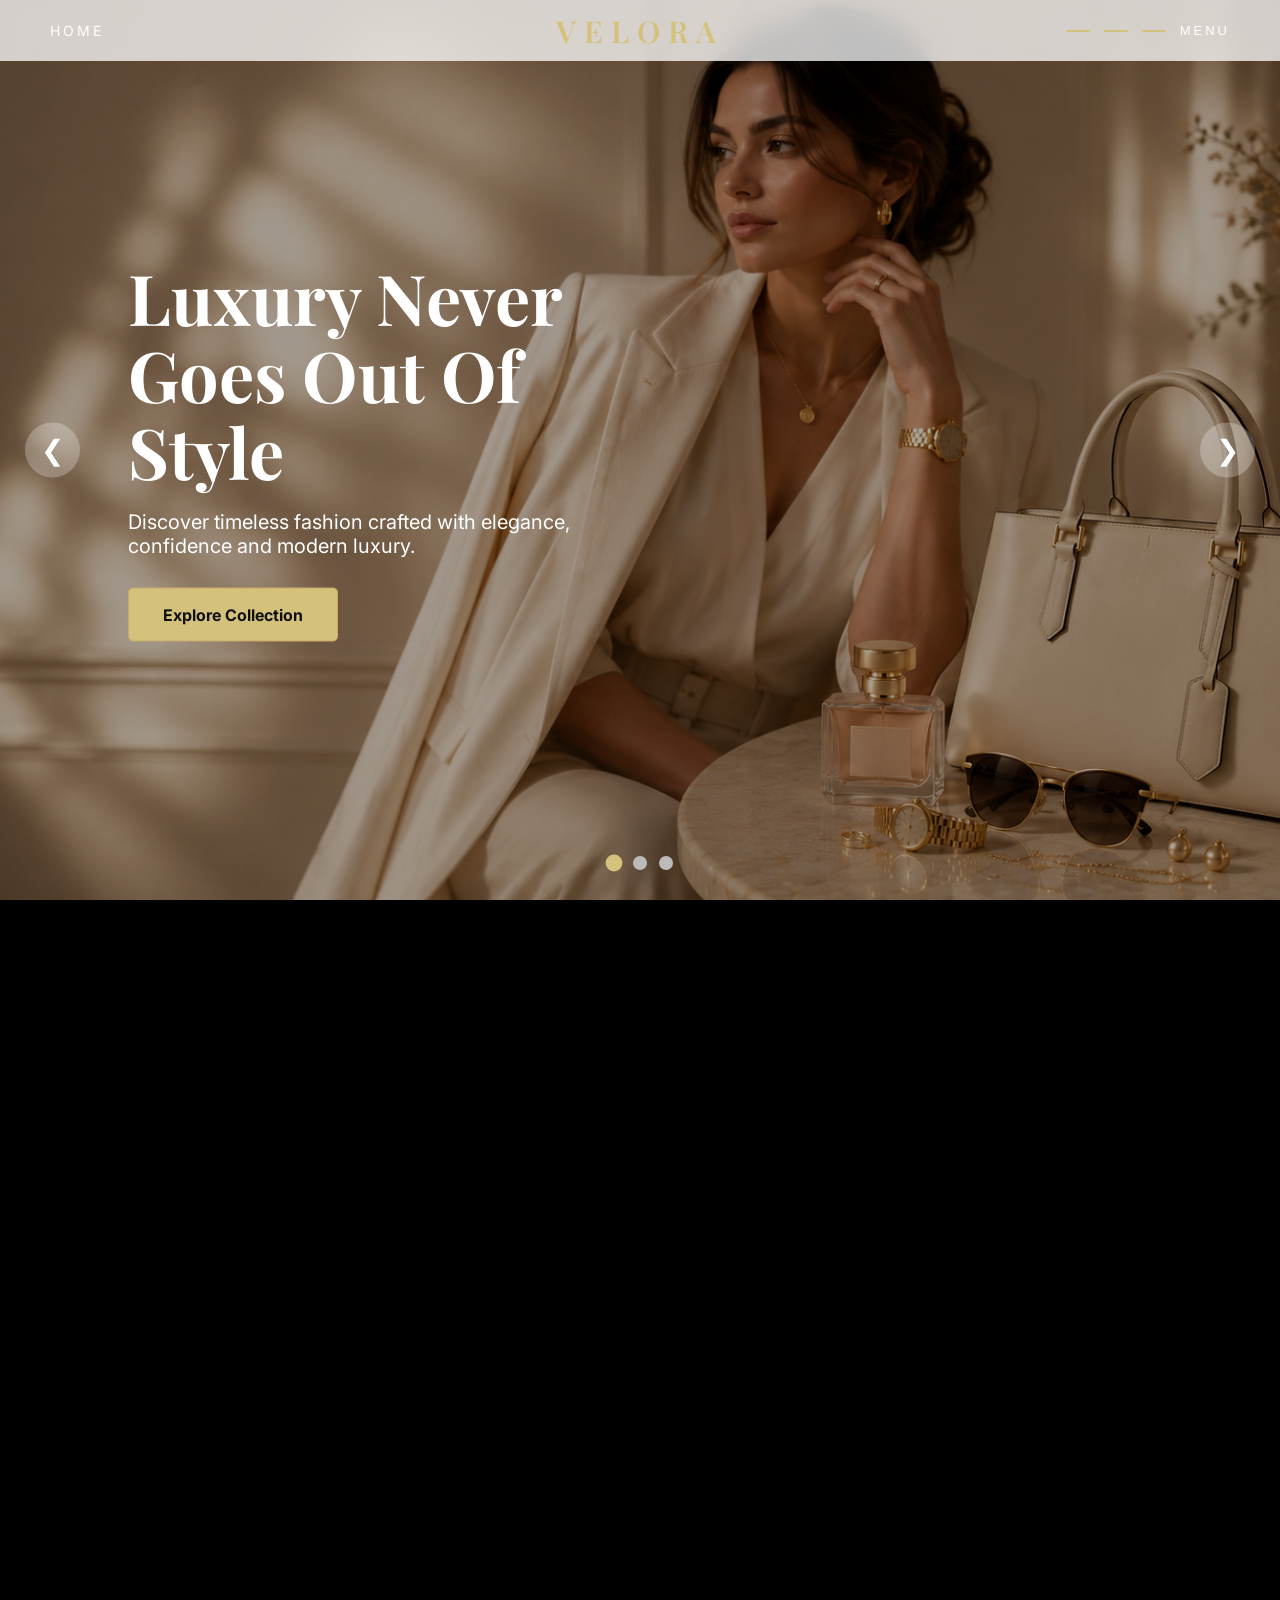
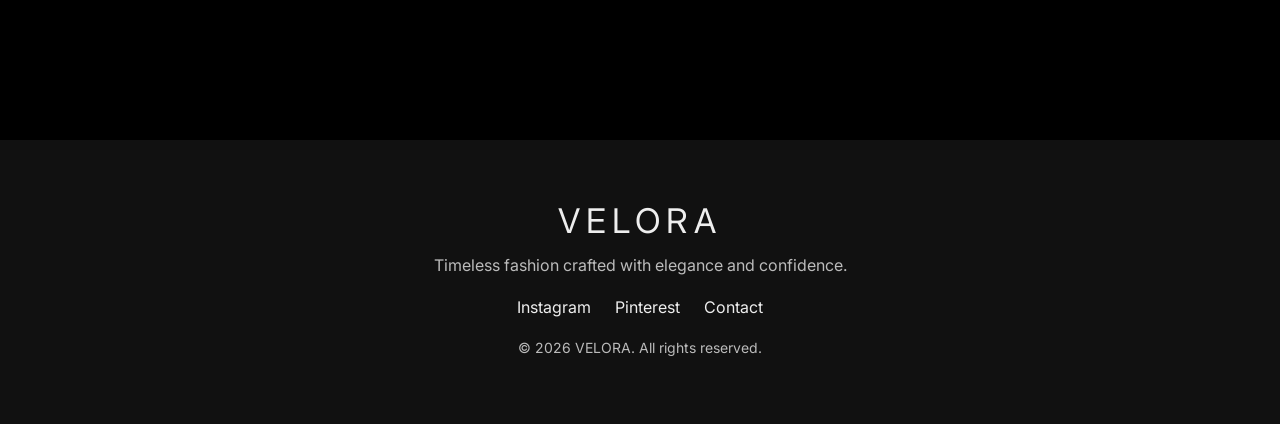
==== commit bfb81903: "Add footer and update meta tags for improved styling and responsiveness" ====
--- a/index.html
+++ b/index.html
@@ -3,7 +3,12 @@
 <head>
     <meta charset="UTF-8">
     <meta name="viewport" content="width=device-width, initial-scale=1.0">
-    <title>VELORA | Luxury Fashion</title>
+
+    <title>VELORA</title>
+
+    <link rel="preconnect" href="https://fonts.googleapis.com">
+    <link rel="preconnect" href="https://fonts.gstatic.com" crossorigin>
+    <link href="https://fonts.googleapis.com/css2?family=Inter:wght@300;400;500;600&family=Playfair+Display:wght@500;600;700&display=swap" rel="stylesheet">
 
     <link rel="stylesheet" href="style.css">
 </head>
@@ -137,6 +142,23 @@
 </div>
 
 </section>
+
+<footer class="footer">
+
+    <div class="footer-logo">VELORA</div>
+
+    <p>Timeless fashion crafted with elegance and confidence.</p>
+
+    <div class="footer-links">
+        <a href="#">Instagram</a>
+        <a href="#">Pinterest</a>
+        <a href="#">Contact</a>
+    </div>
+
+    <p class="copyright">© 2026 VELORA. All rights reserved.</p>
+
+</footer>
+
 <script src="script.js"></script>
 
 </body>
--- a/style.css
+++ b/style.css
@@ -1092,15 +1092,6 @@
     letter-spacing:1px;
 }
 
-/* Tablet */
-@media (max-width: 900px){
-
-    .explore-cards{
-        grid-template-columns:repeat(2, 1fr);
-    }
-
-}
-
 /* Mobile */
 @media (max-width: 600px){
 
@@ -1130,4 +1121,139 @@
     .explore-card img{
         height:320px;
     }
+}
+
+/* =========================
+   ANDROID TABLET FIX
+   Featured collection cards
+========================= */
+
+@media (min-width: 700px) and (max-width: 1024px){
+
+    .cards{
+        display:flex;
+        flex-direction:column;
+        align-items:center;
+        gap:28px;
+        padding:0 24px;
+    }
+
+    .card{
+        width:100%;
+        max-width:520px;
+        margin:0 auto;
+    }
+
+    .card img{
+        width:100%;
+        height:auto;
+        object-fit:cover;
+    }
+}
+
+body{
+    font-family:'Inter', sans-serif;
+}
+
+h1, h2, h3, .logo, .menu-logo{
+    font-family:'Playfair Display', serif;
+}
+
+.collection,
+.products,
+.explore-page{
+    padding-top:80px;
+    padding-bottom:80px;
+}
+
+.collection h2{
+    margin-bottom:40px;
+    letter-spacing:2px;
+}
+
+.card img,
+.product-card img,
+.explore-card img{
+    transition:transform 0.5s ease;
+}
+
+.card:hover img,
+.product-card:hover img,
+.explore-card:hover img{
+    transform:scale(1.05);
+}
+
+#navbar{
+    background:rgba(255,255,255,0.75);
+    backdrop-filter:blur(12px);
+    -webkit-backdrop-filter:blur(12px);
+}
+
+:root{
+    --gold:#C8A96B;
+}
+
+.menu-divider{
+    color:var(--gold);
+}
+
+.btn{
+    border:1px solid var(--gold);
+}
+
+.btn:hover{
+    background:var(--gold);
+    color:#111;
+}
+
+.footer{
+    background:#111;
+    color:#eee;
+    text-align:center;
+    padding:60px 20px;
+}
+
+.footer-logo{
+    font-size:34px;
+    letter-spacing:6px;
+    margin-bottom:14px;
+}
+
+.footer p{
+    color:#bbb;
+    margin:8px 0;
+}
+
+.footer-links{
+    margin:22px 0;
+    display:flex;
+    justify-content:center;
+    gap:24px;
+    flex-wrap:wrap;
+}
+
+.footer-links a{
+    color:#eee;
+    text-decoration:none;
+}
+
+.footer-links a:hover{
+    color:#C8A96B;
+}
+
+.copyright{
+    margin-top:24px;
+    font-size:14px;
+    color:#888;
+}
+
+.fade-up{
+    opacity:0;
+    transform:translateY(30px);
+    transition:all 0.8s ease;
+}
+
+.fade-up.show{
+    opacity:1;
+    transform:translateY(0);
 }
